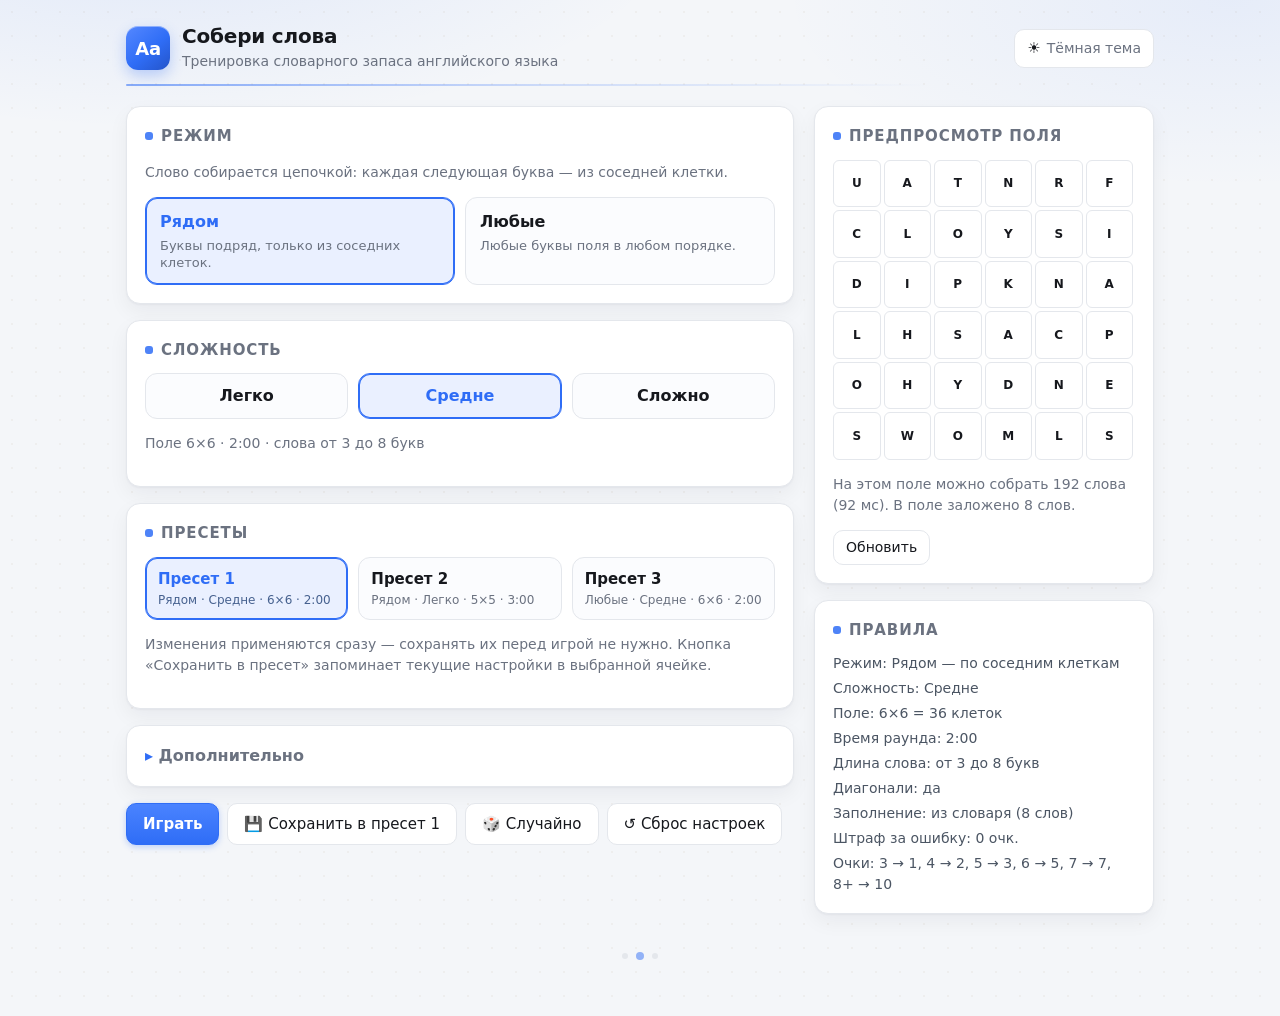
==== index.html @ b82a72d7 "Собери слова: тренировка словарного запаса английского Две страницы без сборки и зависимостей: настр" ====
<!DOCTYPE html>
<html lang="ru">
<head>
<meta charset="utf-8">
<meta name="viewport" content="width=device-width, initial-scale=1">
<title>Настройки — собери слова</title>
<link rel="stylesheet" href="css/style.css">
<script src="js/theme.js"></script>
</head>
<body>
<div class="page">

  <header class="topbar">
    <div class="brand">
      <span class="logo" aria-hidden="true">Aa</span>
      <div>
        <h1>Собери слова</h1>
        <p class="sub">Тренировка словарного запаса английского языка</p>
      </div>
    </div>
    <div class="buttons">
      <button type="button" id="btn-theme" class="theme-toggle" title="Включить тёмную тему" aria-label="Тёмная тема">
        <span class="theme-toggle-icon" id="theme-icon" aria-hidden="true">☀️</span>
        <span class="theme-toggle-text" id="theme-text">Тёмная тема</span>
      </button>
    </div>
  </header>

  <div class="columns">

    <form id="settings-form" class="settings" autocomplete="off">

      <section class="panel">
        <h2>Режим</h2>
        <p class="hint" id="mode-hint">Слово собирается цепочкой: каждая следующая буква — из соседней клетки.</p>
        <div class="options mode-options">
          <label class="option mode-option selected" id="mode-option-adjacent" data-mode="adjacent">
            <input type="radio" name="mode" id="mode-adjacent" value="adjacent" checked>
            <span class="option-title">Рядом</span>
            <span class="option-hint">Буквы подряд, только из соседних клеток.</span>
          </label>
          <label class="option mode-option" id="mode-option-any" data-mode="any">
            <input type="radio" name="mode" id="mode-any" value="any">
            <span class="option-title">Любые</span>
            <span class="option-hint">Любые буквы поля в любом порядке.</span>
          </label>
        </div>
      </section>

      <section class="panel">
        <h2>Сложность</h2>
        <div class="options level-options">
          <label class="option level-option" id="level-option-easy" data-level="easy">
            <input type="radio" name="difficulty" id="level-easy" value="easy">
            <span class="option-title">Легко</span>
          </label>
          <label class="option level-option selected" id="level-option-normal" data-level="normal">
            <input type="radio" name="difficulty" id="level-normal" value="normal" checked>
            <span class="option-title">Средне</span>
          </label>
          <label class="option level-option" id="level-option-hard" data-level="hard">
            <input type="radio" name="difficulty" id="level-hard" value="hard">
            <span class="option-title">Сложно</span>
          </label>
        </div>
        <p class="hint" id="level-summary">…</p>
      </section>

      <section class="panel">
        <h2>Пресеты</h2>
        <div class="options preset-options">
          <label class="option preset-option selected" id="preset-option-1" data-preset="0">
            <input type="radio" name="preset" id="preset-1" value="0" checked>
            <span class="option-title">Пресет 1</span>
            <span class="option-caption" id="preset-caption-1">…</span>
          </label>
          <label class="option preset-option" id="preset-option-2" data-preset="1">
            <input type="radio" name="preset" id="preset-2" value="1">
            <span class="option-title">Пресет 2</span>
            <span class="option-caption" id="preset-caption-2">…</span>
          </label>
          <label class="option preset-option" id="preset-option-3" data-preset="2">
            <input type="radio" name="preset" id="preset-3" value="2">
            <span class="option-title">Пресет 3</span>
            <span class="option-caption" id="preset-caption-3">…</span>
          </label>
        </div>
        <p class="hint">
          Изменения применяются сразу — сохранять их перед игрой не нужно.
          Кнопка «Сохранить в пресет» запоминает текущие настройки в выбранной ячейке.
        </p>
      </section>

      <details class="panel advanced" id="advanced">
        <summary>Дополнительно</summary>

        <div class="field">
          <label for="roundSeconds">Время раунда, секунд</label>
          <input type="number" id="roundSeconds" min="15" max="900" step="5">
          <span class="hint">От 15 до 900 секунд.</span>
        </div>

        <div class="field">
          <label for="rows">Размер поля</label>
          <div class="inline">
            <input type="number" id="rows" min="4" max="10" step="1" aria-label="Строк">
            <span class="times">×</span>
            <input type="number" id="cols" min="4" max="10" step="1" aria-label="Столбцов">
          </div>
          <span class="hint">От 4×4 до 10×10 клеток.</span>
        </div>

        <div class="field">
          <label for="minWordLength">Длина слова</label>
          <div class="inline">
            <input type="number" id="minWordLength" min="3" max="6" step="1" aria-label="Минимум букв">
            <span class="times">—</span>
            <input type="number" id="maxWordLength" min="4" max="12" step="1" aria-label="Максимум букв">
          </div>
          <span class="hint">Слова короче минимума не принимаются.</span>
        </div>

        <div class="field">
          <label for="fillMode">Как заполнять поле</label>
          <select id="fillMode">
            <option value="dictionary">Из слов словаря — на поле точно есть слова</option>
            <option value="random">Полностью случайные буквы</option>
          </select>
        </div>

        <div class="field">
          <label for="seedWords">Сколько слов заложить</label>
          <input type="number" id="seedWords" min="1" max="12" step="1">
        </div>

        <div class="field" id="diagonal-field">
          <label for="allowDiagonal">Соседство по диагонали</label>
          <input type="checkbox" id="allowDiagonal">
          <span class="hint">Только для режима «Рядом»: 8 направлений вместо 4.</span>
        </div>

        <div class="field">
          <label for="reuseLetters">Повтор буквы в слове</label>
          <input type="checkbox" id="reuseLetters">
          <span class="hint">Одну клетку можно использовать в слове несколько раз.</span>
        </div>

        <div class="field">
          <label for="penaltyForWrong">Штраф за неверное слово, очков</label>
          <input type="number" id="penaltyForWrong" min="0" max="5" step="1">
          <span class="hint">0 — ошибки не наказываются.</span>
        </div>

        <div class="field">
          <label>Очки за длину слова</label>
          <span class="hint">Чем длиннее слово, тем больше очков.</span>
        </div>
        <div class="field" id="points-fields"></div>

        <div class="field">
          <label for="showFoundWords">Показывать список слов</label>
          <input type="checkbox" id="showFoundWords">
        </div>
        <div class="field">
          <label for="showHint">Показывать, сколько слов на поле</label>
          <input type="checkbox" id="showHint">
        </div>
      </details>

      <div class="buttons" id="actions">
        <button type="button" id="btn-play" class="primary">Играть</button>
        <button type="button" id="btn-save">💾 Сохранить в пресет 1</button>
        <button type="button" id="btn-random">🎲 Случайно</button>
        <button type="button" id="btn-reset">↺ Сброс настроек</button>
      </div>
      <div class="status" id="status"></div>
    </form>

    <aside>
      <section class="panel">
        <h2>Предпросмотр поля</h2>
        <div class="board preview" id="preview-board"></div>
        <p class="hint" id="preview-info">…</p>
        <button type="button" id="btn-preview" class="small">Обновить</button>
      </section>

      <section class="panel">
        <h2>Правила</h2>
        <div id="rules-summary" class="rules"></div>
      </section>
    </aside>

  </div>

  <div class="page-foot" id="page-foot" aria-hidden="true"><span></span><span></span><span></span></div>
</div>

<script src="js/util.js"></script>
<script src="js/wordlist.js"></script>
<script src="js/settings.js"></script>
<script src="js/game-core.js"></script>
<script src="js/game-state.js"></script>
<script src="js/settings-page.js"></script>
</body>
</html>
---- css/style.css ----
/* Оформление: намеренно минималистичное — светлый фон, карточки, один акцентный цвет.
   Мелкие детали (сетка из точек на фоне, метки у заголовков, значки у сообщений,
   точки-разделители внизу) собраны в отдельном блоке в конце файла. */

:root {
  color-scheme: light;

  --bg: #f4f6f9;
  --card: #ffffff;
  --ink: #16181d;
  --muted: #6b7280;
  --line: #e4e7ec;
  --accent: #2f6df6;
  --accent-rgb: 47, 109, 246;
  --accent-soft: #eaf0ff;
  --accent-tint: #f2f6ff;
  --accent-ink: #46618f;
  --accent-hover: #2560e0;
  --accent-top: #5588ff;
  --accent-btn-top: #4a83ff;
  --accent-deep: #2454c9;
  --on-accent: #ffffff;
  --ok: #12855b;
  --bad: #c03434;
  --bad-soft: #fdecec;
  --ink-soft: #4b5563;
  --muted-2: #a2a9b6;

  /* Поверхности, линии и прочие мелочи, которые меняются вместе с темой. */
  --surface: #fbfcfe;
  --surface-2: #f6f8fb;
  --surface-3: #f7f8fa;
  --line-soft: #c9d3e4;
  --line-strong: #cfd7e3;
  --line-accent: #b9cdf7;
  --line-hover: #d7dfec;
  --grid-dot: #eeeeee;
  --scroll-thumb: #d7dfec;
  --overlay: rgba(16, 24, 40, 0.55);

  --radius: 14px;
  --shadow: 0 1px 2px rgba(16, 24, 40, 0.04), 0 8px 20px rgba(16, 24, 40, 0.05);
  --shadow-hover: 0 2px 4px rgba(16, 24, 40, 0.05), 0 12px 26px rgba(16, 24, 40, 0.07);
  --shadow-dialog: 0 24px 60px rgba(16, 24, 40, 0.25);
  --shadow-logo: inset 0 1px 0 rgba(255, 255, 255, 0.4), 0 6px 14px rgba(47, 109, 246, 0.28);
}

/* Тёмная тема: те же роли цветов, только значения темнее.
   Атрибут ставит theme.js на <html> — до первого кадра, без вспышки светлой темы. */
:root[data-theme="dark"] {
  color-scheme: dark;

  --bg: #0f1216;
  --card: #171c23;
  --ink: #e8ebf1;
  --muted: #98a1b0;
  --line: #272e39;
  --accent: #7aa2ff;
  --accent-rgb: 122, 162, 255;
  --accent-soft: #1b2536;
  --accent-tint: #172033;
  --accent-ink: #a9c2f7;
  --accent-hover: #6f9bff;
  --accent-top: #9dbaff;
  --accent-btn-top: #8fb1ff;
  --accent-deep: #4f7ce0;
  --on-accent: #0f1216;
  --ok: #45c295;
  --bad: #ff8080;
  --bad-soft: #3a2224;
  --ink-soft: #c3cad6;
  --muted-2: #6c7484;

  --surface: #1b212a;
  --surface-2: #1f2630;
  --surface-3: #1a1f27;
  --line-soft: #38404e;
  --line-strong: #38404e;
  --line-accent: #3f5a91;
  --line-hover: #333c49;
  --grid-dot: #232a34;
  --scroll-thumb: #333c49;
  --overlay: rgba(4, 6, 10, 0.66);

  --shadow: 0 1px 2px rgba(0, 0, 0, 0.4), 0 8px 20px rgba(0, 0, 0, 0.35);
  --shadow-hover: 0 2px 4px rgba(0, 0, 0, 0.4), 0 12px 26px rgba(0, 0, 0, 0.45);
  --shadow-dialog: 0 24px 60px rgba(0, 0, 0, 0.6);
  --shadow-logo: inset 0 1px 0 rgba(255, 255, 255, 0.25), 0 6px 14px rgba(0, 0, 0, 0.45);
}

* { box-sizing: border-box; }

/* Телефон в альбомной ориентации: не раздувать шрифт сверх заданного. */
html { -webkit-text-size-adjust: 100%; }

body {
  margin: 0;
  padding: 0;
  background: var(--bg);
  color: var(--ink);
  font-family: system-ui, "Segoe UI", Roboto, Arial, sans-serif;
  font-size: 16px;
  line-height: 1.5;
  -webkit-font-smoothing: antialiased;
}

.page { max-width: 1060px; margin: 0 auto; padding: 24px 16px 56px; }

h1 { font-size: 20px; line-height: 1.25; margin: 0; letter-spacing: -0.01em; }
h2 { font-size: 15px; text-transform: uppercase; letter-spacing: 0.06em; color: var(--muted); margin: 0 0 12px; }
h3 { font-size: 15px; margin: 20px 0 8px; }

a { color: var(--accent); text-decoration: none; }
a:hover { text-decoration: underline; }

/* ---------- Шапка ---------- */

.topbar {
  display: flex;
  flex-wrap: wrap;
  gap: 16px;
  align-items: center;
  justify-content: space-between;
  margin-bottom: 24px;
}

.brand { display: flex; gap: 12px; align-items: center; }

.logo {
  width: 44px;
  height: 44px;
  flex: 0 0 44px;
  display: grid;
  place-items: center;
  border-radius: 12px;
  background: var(--accent);
  color: var(--on-accent);
  font-weight: 700;
  font-size: 18px;
  letter-spacing: -0.02em;
}

.sub { margin: 2px 0 0; color: var(--muted); font-size: 14px; }

/* ---------- Сетка и карточки ---------- */

.columns {
  display: grid;
  grid-template-columns: minmax(0, 1fr) minmax(260px, 340px);
  gap: 20px;
  align-items: start;
}

@media (max-width: 900px) {
  .columns { grid-template-columns: 1fr; }
}

.panel {
  background: var(--card);
  border: 1px solid var(--line);
  border-radius: var(--radius);
  box-shadow: var(--shadow);
  padding: 18px;
  margin-bottom: 16px;
}

/* ---------- Варианты (режим, сложность) ---------- */

.options {
  display: grid;
  gap: 10px;
  grid-template-columns: repeat(auto-fit, minmax(150px, 1fr));
}

.option {
  position: relative;
  display: flex;
  flex-direction: column;
  gap: 3px;
  padding: 12px 14px;
  border: 1px solid var(--line);
  border-radius: 12px;
  background: var(--surface);
  cursor: pointer;
  transition: border-color 0.15s, background 0.15s, box-shadow 0.15s;
}

.option:hover { border-color: var(--line-soft); }

.option input {
  position: absolute;
  opacity: 0;
  width: 0;
  height: 0;
  pointer-events: none;
}

.option-title { font-weight: 600; font-size: 16px; }
.option-hint { color: var(--muted); font-size: 13px; line-height: 1.35; }

.option.selected {
  border-color: var(--accent);
  background: var(--accent-soft);
  box-shadow: inset 0 0 0 1px var(--accent);
}

.option.selected .option-title { color: var(--accent); }

.option:focus-within { border-color: var(--accent); box-shadow: 0 0 0 3px var(--accent-soft); }

.level-options { grid-template-columns: repeat(3, minmax(0, 1fr)); }
.level-options .option { align-items: center; text-align: center; padding: 10px 8px; }

.preset-options { grid-template-columns: repeat(3, minmax(0, 1fr)); }
.preset-option { padding: 10px 12px; }
.preset-option .option-title { font-size: 15px; }

.option-caption {
  color: var(--muted);
  font-size: 12px;
  line-height: 1.3;
}

.preset-option.selected .option-caption { color: var(--accent-ink); }

.preset-option.edited .option-title::after {
  content: " •";
  color: var(--bad);
  font-weight: 700;
}

@media (max-width: 620px) {
  .preset-options, .level-options { grid-template-columns: 1fr; }
}

/* ---------- Поля формы ---------- */

.advanced { margin-top: 8px; }
.advanced > summary {
  cursor: pointer;
  font-weight: 600;
  color: var(--muted);
  list-style: none;
}
.advanced > summary::-webkit-details-marker { display: none; }
.advanced > summary::before { content: "▸ "; color: var(--accent); }
.advanced[open] > summary::before { content: "▾ "; }
.advanced[open] > summary { margin-bottom: 14px; }

.field {
  display: flex;
  flex-wrap: wrap;
  gap: 8px;
  align-items: center;
  margin-bottom: 12px;
}

.field > label { flex: 0 0 230px; font-size: 14px; }
.field > .hint { flex: 0 0 100%; margin: 0; }

.inline { display: flex; align-items: center; gap: 6px; }
.times { color: var(--muted); }

input[type="number"], select {
  font: inherit;
  font-size: 15px;
  padding: 6px 8px;
  border: 1px solid var(--line);
  border-radius: 9px;
  background: var(--card);
  color: var(--ink);
  min-width: 74px;
}

/* max-width не даёт списку опций растянуть карточку шире экрана */
select { min-width: 240px; max-width: 100%; }

input[type="number"]:focus, select:focus {
  outline: none;
  border-color: var(--accent);
  box-shadow: 0 0 0 3px var(--accent-soft);
}

input[type="checkbox"] {
  width: 18px;
  height: 18px;
  accent-color: var(--accent);
  margin: 0;
}

#points-fields { gap: 6px; }
#points-fields > label { flex: 0 0 auto; color: var(--muted); font-size: 13px; }

/* ---------- Кнопки ---------- */

button, .btn {
  display: inline-flex;
  align-items: center;
  justify-content: center;
  gap: 6px;
  font: inherit;
  font-size: 15px;
  padding: 9px 16px;
  border: 1px solid var(--line);
  border-radius: 10px;
  background: var(--card);
  color: var(--ink);
  cursor: pointer;
  text-decoration: none;
  touch-action: manipulation;
  transition: background 0.15s, border-color 0.15s, color 0.15s;
}

button:focus-visible, .btn:focus-visible, a:focus-visible {
  outline: 2px solid var(--accent);
  outline-offset: 2px;
}

button:hover, .btn:hover { background: var(--surface-2); border-color: var(--line-strong); text-decoration: none; }
button:active, .btn:active { transform: translateY(1px); }

button.primary, .btn.primary {
  background: var(--accent);
  border-color: var(--accent);
  color: var(--on-accent);
  font-weight: 600;
}
button.primary:hover, .btn.primary:hover { background: var(--accent-hover); border-color: var(--accent-hover); }

button.small { padding: 6px 12px; font-size: 14px; }

button:disabled { color: var(--muted-2); background: var(--surface-3); cursor: default; }

/* Переключатель темы: маленькая кнопка в шапке обеих страниц */
.theme-toggle { padding: 8px 12px; }

.theme-toggle-icon {
  font-size: 15px;
  line-height: 1;
}

.theme-toggle-text { color: var(--muted); font-size: 14px; }
.theme-toggle:hover .theme-toggle-text { color: var(--ink); }
.theme-toggle[aria-pressed="true"] { background: var(--surface-2); border-color: var(--line-strong); }
.theme-toggle-icon.pop { animation: pop 0.25s ease-out; }

/* На узком экране от кнопки остаётся только значок */
@media (max-width: 560px) {
  .theme-toggle-text { display: none; }
}

.buttons { display: flex; flex-wrap: wrap; gap: 8px; align-items: center; }

.status { min-height: 22px; color: var(--ok); font-size: 14px; margin-top: 10px; }
.status.error { color: var(--bad); }

/* ---------- Поле с буквами ---------- */

.board {
  display: grid;
  gap: 6px;
  grid-template-columns: repeat(var(--cols, 6), minmax(0, 1fr));
  max-width: 440px;
  margin-bottom: 10px;
  user-select: none;
}

.cell {
  position: relative;
  display: flex;
  align-items: center;
  justify-content: center;
  aspect-ratio: 1 / 1;
  border: 1px solid var(--line);
  border-radius: 12px;
  background: var(--card);
  box-shadow: var(--shadow);
  font-size: clamp(13px, 3.2vw, 22px);
  font-weight: 600;
  text-transform: uppercase;
  cursor: pointer;
  touch-action: manipulation;
  transition: background 0.12s, border-color 0.12s, opacity 0.12s, transform 0.08s;
  overflow: hidden;
}

.cell:hover { background: var(--surface-2); border-color: var(--line-strong); }
.cell:active { transform: scale(0.97); }

/* Подсказка: сюда можно поставить следующую букву */
.cell.allowed {
  background: var(--accent-tint);
  border-color: var(--line-accent);
}

.cell.allowed:hover {
  background: var(--accent-soft);
  border-color: var(--accent);
}

/* Всё остальное на время выбора приглушено */
.cell.blocked {
  opacity: 0.45;
  cursor: default;
}

.cell.blocked:hover { background: var(--card); border-color: var(--line); }

.cell.selected { background: var(--accent-soft); border-color: var(--accent); color: var(--accent); }
.cell.last { background: var(--accent); border-color: var(--accent); color: var(--on-accent); }

/* Порядковый номер буквы в слове */
.cell.selected::after {
  content: attr(data-order);
  position: absolute;
  top: 3px;
  left: 5px;
  font-size: 10px;
  font-weight: 600;
  line-height: 1;
  opacity: 0.65;
}

/* Ошибка: клетка краснеет и дрожит */
.cell.invalid {
  opacity: 1;
  border-color: var(--bad);
  background: var(--bad-soft);
  color: var(--bad);
  animation: shake 0.4s ease-in-out;
}

.cell.pop { animation: pop 0.2s ease-out; }

@keyframes pop {
  0% { transform: scale(0.9); }
  60% { transform: scale(1.05); }
  100% { transform: scale(1); }
}

@keyframes shake {
  0%, 100% { transform: translateX(0); }
  20% { transform: translateX(-5px); }
  40% { transform: translateX(5px); }
  60% { transform: translateX(-3px); }
  80% { transform: translateX(3px); }
}

.board.preview { max-width: 300px; gap: 3px; margin-bottom: 12px; }
.board.preview .cell { font-size: 12px; border-radius: 6px; box-shadow: none; cursor: default; }
.board.preview .cell:hover { background: var(--card); border-color: var(--line); }

/* ---------- Показания раунда ---------- */

.scorebar { display: flex; flex-wrap: wrap; gap: 10px; margin-bottom: 16px; }

.chip {
  display: inline-flex;
  align-items: baseline;
  gap: 8px;
  padding: 6px 14px;
  border: 1px solid var(--line);
  border-radius: 999px;
  background: var(--card);
  box-shadow: var(--shadow);
}

.chip-label { color: var(--muted); font-size: 12px; text-transform: uppercase; letter-spacing: 0.06em; }
.chip .value { font-weight: 700; font-size: 18px; font-variant-numeric: tabular-nums; }
.chip .timer.low { color: var(--bad); animation: soft-pulse 1.2s ease-in-out infinite; }
.flash { color: var(--ok); font-weight: 700; }
.flash.show { animation: rise 0.3s ease-out; }

@keyframes soft-pulse {
  0%, 100% { opacity: 1; }
  50% { opacity: 0.4; }
}

@keyframes rise {
  from { opacity: 0; transform: translateY(5px); }
  to { opacity: 1; transform: translateY(0); }
}

/* ---------- Слово и сообщения ---------- */

.wordline {
  display: flex;
  flex-wrap: wrap;
  gap: 12px;
  align-items: center;
  margin-top: 4px;
}

.current-word {
  display: inline-block;
  min-width: 200px;
  max-width: 100%;
  min-height: 40px;
  padding: 4px 10px;
  border: 1px dashed var(--line-soft);
  border-radius: 10px;
  background: var(--card);
  font-size: 22px;
  font-weight: 700;
  letter-spacing: 2px;
  text-transform: uppercase;
  overflow-wrap: break-word;
}

.current-word.invalid {
  border-style: solid;
  border-color: var(--bad);
  color: var(--bad);
  background: var(--bad-soft);
  animation: shake 0.4s ease-in-out;
}

.message { min-height: 22px; margin: 8px 0; color: var(--bad); font-size: 14px; }
.message.ok { color: var(--ok); }

.hint { color: var(--muted); font-size: 14px; }

/* ---------- Списки и правила ---------- */

.count {
  display: inline-grid;
  place-items: center;
  min-width: 22px;
  height: 22px;
  padding: 0 6px;
  border-radius: 999px;
  background: var(--accent-soft);
  color: var(--accent);
  font-size: 12px;
  font-weight: 700;
}

.found-list {
  list-style: none;
  margin: 0;
  padding: 0;
  max-height: 380px;
  overflow-y: auto;
  border: 1px solid var(--line);
  border-radius: 10px;
}

.found-list li {
  display: flex;
  justify-content: space-between;
  gap: 12px;
  padding: 6px 12px;
  border-bottom: 1px solid var(--line);
  text-transform: uppercase;
  font-size: 14px;
}

.found-list li:last-child { border-bottom: none; }
.found-list li:nth-child(odd) { background: var(--surface); }
.found-list li > span:last-child { color: var(--muted); text-transform: none; }

.found-list li.fresh { animation: fresh-row 1s ease-out; }

@keyframes fresh-row {
  from { background: var(--accent-soft); }
  to { background: transparent; }
}

.rules { display: grid; gap: 4px; font-size: 14px; color: var(--ink-soft); }
.rules div { display: flex; justify-content: space-between; gap: 12px; }

/* ---------- Итоги раунда ---------- */

.overlay {
  position: fixed;
  inset: 0;
  display: flex;
  align-items: center;
  justify-content: center;
  padding: 16px;
  background: var(--overlay);
  backdrop-filter: blur(2px);
  z-index: 10;
  animation: overlay-in 0.18s ease-out;
}

.overlay[hidden] { display: none; }

.overlay .dialog {
  width: 100%;
  max-width: 620px;
  max-height: 90vh;
  overflow-y: auto;
  padding: 24px;
  background: var(--card);
  border-radius: 18px;
  box-shadow: var(--shadow-dialog);
  animation: dialog-in 0.22s ease-out;
}

@keyframes overlay-in {
  from { opacity: 0; }
  to { opacity: 1; }
}

@keyframes dialog-in {
  from { opacity: 0; transform: translateY(10px) scale(0.98); }
  to { opacity: 1; transform: none; }
}

.overlay .dialog h2 {
  margin: 0 0 12px;
  font-size: 22px;
  text-transform: none;
  letter-spacing: -0.01em;
  color: var(--ink);
}

#over-summary { display: grid; gap: 4px; color: var(--ink-soft); }

.results-table { width: 100%; border-collapse: collapse; margin-top: 8px; font-size: 14px; }
.results-table th, .results-table td { padding: 6px 8px; border-bottom: 1px solid var(--line); text-align: left; overflow-wrap: break-word; }
.results-table th { color: var(--muted); font-weight: 600; font-size: 12px; text-transform: uppercase; letter-spacing: 0.06em; }
.results-table td.num, .results-table th.num { text-align: right; }

/* ---------- Мелкие элементы оформления ---------- */

/* Фон страницы: очень бледная сетка из точек и мягкое свечение сверху.
   Карточки непрозрачные, поэтому на чтение текста это не влияет. */
body {
  background-color: var(--bg);
  background-image:
    radial-gradient(760px 300px at 12% -8%, rgba(var(--accent-rgb), 0.10), rgba(var(--accent-rgb), 0) 70%),
    radial-gradient(620px 260px at 96% 0%, rgba(var(--accent-rgb), 0.07), rgba(var(--accent-rgb), 0) 72%),
    radial-gradient(var(--grid-dot) 1px, rgba(0, 0, 0, 0) 1px);
  background-repeat: no-repeat, no-repeat, repeat;
  background-size: auto, auto, 24px 24px;
}

::selection { background: var(--accent-soft); color: var(--ink); }

/* Шапка: тонкая градиентная линия под брендом и кнопками */
.topbar {
  position: relative;
  padding-bottom: 14px;
  margin-bottom: 20px;
}

.topbar::after {
  content: "";
  position: absolute;
  left: 0;
  right: 0;
  bottom: 0;
  height: 2px;
  border-radius: 2px;
  background: linear-gradient(90deg, var(--accent) 0%, rgba(var(--accent-rgb), 0.35) 42%, rgba(var(--accent-rgb), 0) 78%);
  opacity: 0.55;
  pointer-events: none;
}

/* Логотип: градиент, внутренний блик и мягкая тень */
.logo {
  background: linear-gradient(140deg, var(--accent-top) 0%, var(--accent) 55%, var(--accent-deep) 100%);
  box-shadow: var(--shadow-logo);
}

/* Карточки: аккуратный отклик на наведение */
.panel { transition: border-color 0.18s, box-shadow 0.18s; }

.panel:hover {
  border-color: var(--line-hover);
  box-shadow: var(--shadow-hover);
}

/* Заголовки разделов: маленькая акцентная метка перед текстом */
.panel h2 { display: flex; align-items: center; gap: 8px; }

.panel h2::before {
  content: "";
  flex: 0 0 8px;
  width: 8px;
  height: 8px;
  border-radius: 3px;
  background: var(--accent);
  opacity: 0.85;
}

/* Показатели раунда: точка-маркер у подписи */
.chip-label { display: inline-flex; align-items: center; gap: 6px; }

.chip-label::before {
  content: "";
  width: 6px;
  height: 6px;
  border-radius: 50%;
  background: var(--accent);
  opacity: 0.7;
}

/* Главные кнопки: лёгкий градиент и тень */
button.primary, .btn.primary {
  background: linear-gradient(180deg, var(--accent-btn-top) 0%, var(--accent) 100%);
  border-color: var(--accent);
  box-shadow: 0 2px 6px rgba(var(--accent-rgb), 0.28);
}

button.primary:hover, .btn.primary:hover {
  background: linear-gradient(180deg, var(--accent) 0%, var(--accent-deep) 100%);
  border-color: var(--accent-deep);
}

/* Сообщения: маленькая метка перед текстом — успех, ошибка, пометка */
.message:not(:empty)::before,
.status:not(:empty)::before {
  content: "•";
  margin-right: 6px;
  color: var(--muted);
}

.message.ok:not(:empty)::before {
  content: "✓";
  color: var(--ok);
  font-weight: 700;
}

.message:not(.ok):not(:empty)::before,
.status.error:not(:empty)::before {
  content: "!";
  color: var(--bad);
  font-weight: 700;
}

/* Итоги раунда: акцентная полоска сверху диалога */
.overlay .dialog { position: relative; }

.overlay .dialog::before {
  content: "";
  position: absolute;
  top: 0;
  left: 0;
  right: 0;
  height: 3px;
  border-radius: 3px 3px 0 0;
  background: linear-gradient(90deg, var(--accent) 0%, rgba(var(--accent-rgb), 0.12) 100%);
}

/* Список найденных слов: тонкая полоса прокрутки */
.found-list { scrollbar-width: thin; scrollbar-color: var(--scroll-thumb) transparent; }
.found-list::-webkit-scrollbar { width: 8px; }
.found-list::-webkit-scrollbar-thumb { background: var(--scroll-thumb); border-radius: 999px; }

/* Подвал страницы: три точки-разделителя, одинаковые на обеих страницах */
.page-foot {
  display: flex;
  align-items: center;
  justify-content: center;
  gap: 8px;
  margin-top: 22px;
}

.page-foot span {
  width: 6px;
  height: 6px;
  border-radius: 50%;
  background: var(--line);
}

.page-foot span:nth-child(2) {
  width: 8px;
  height: 8px;
  background: var(--accent);
  opacity: 0.5;
}

/* Уважаем настройку «меньше движения» */
@media (prefers-reduced-motion: reduce) {
  *, *::before, *::after {
    animation-duration: 0.001ms !important;
    animation-iteration-count: 1 !important;
    transition-duration: 0.001ms !important;
  }
}

/* ---------- Телефоны ----------
   Всё ниже действует только на узком экране: на широком те же элементы остаются
   прежними. Шкала ширины в проекте одна — 900 → 620 → 560, она и продолжена. */

@media (max-width: 620px) {
  /* Меньше полей по краям — больше места полю с буквами и подписям. */
  .page { padding: 16px 12px 40px; }
  .panel { padding: 14px; }

  /* Строка формы: подпись на всю ширину, поле ввода — под ней. */
  .field > label { flex: 1 1 100%; }
  /* Строка с флажком — исключение: подпись и флажок остаются рядом. */
  .field:has(input[type="checkbox"]) > label { flex: 1 1 auto; }
  /* Очки за длину слова — компактные пары «подпись + число». */
  #points-fields > label { flex: 0 0 auto; }

  /* Список опций больше не задаёт минимальную ширину карточки. */
  select { width: 100%; min-width: 0; }
  input[type="number"] { max-width: 100%; }

  /* 16px: иначе iOS Safari сам увеличивает страницу при фокусе в поле. */
  input[type="number"], select { font-size: 16px; }

  /* Кнопки и флажки — под палец, а не под курсор. */
  button, .btn { min-height: 44px; min-width: 44px; }
  button.small { min-height: 38px; }
  input[type="checkbox"] { width: 22px; height: 22px; }
  .advanced > summary { padding: 10px 0; }

  /* Поле с буквами: зазор меньше, клетки и буквы крупнее. */
  .board { gap: 4px; }
  .cell { font-size: clamp(15px, 5.4vw, 22px); }

  /* Показатели раунда компактнее: на 320px укладываются в две строки. */
  .scorebar { gap: 8px; }
  .chip { padding: 6px 12px; }

  /* Кнопки шапки, если они уехали на свою строку, держатся правого края. */
  .topbar > .buttons { margin-left: auto; }

  /* Итоги раунда: отступы по краям экрана и высота с учётом панели браузера. */
  .overlay .dialog {
    padding: 18px 16px;
    border-radius: 14px;
    max-height: 90dvh;
  }
  .results-table th, .results-table td { padding: 6px 4px; }
}
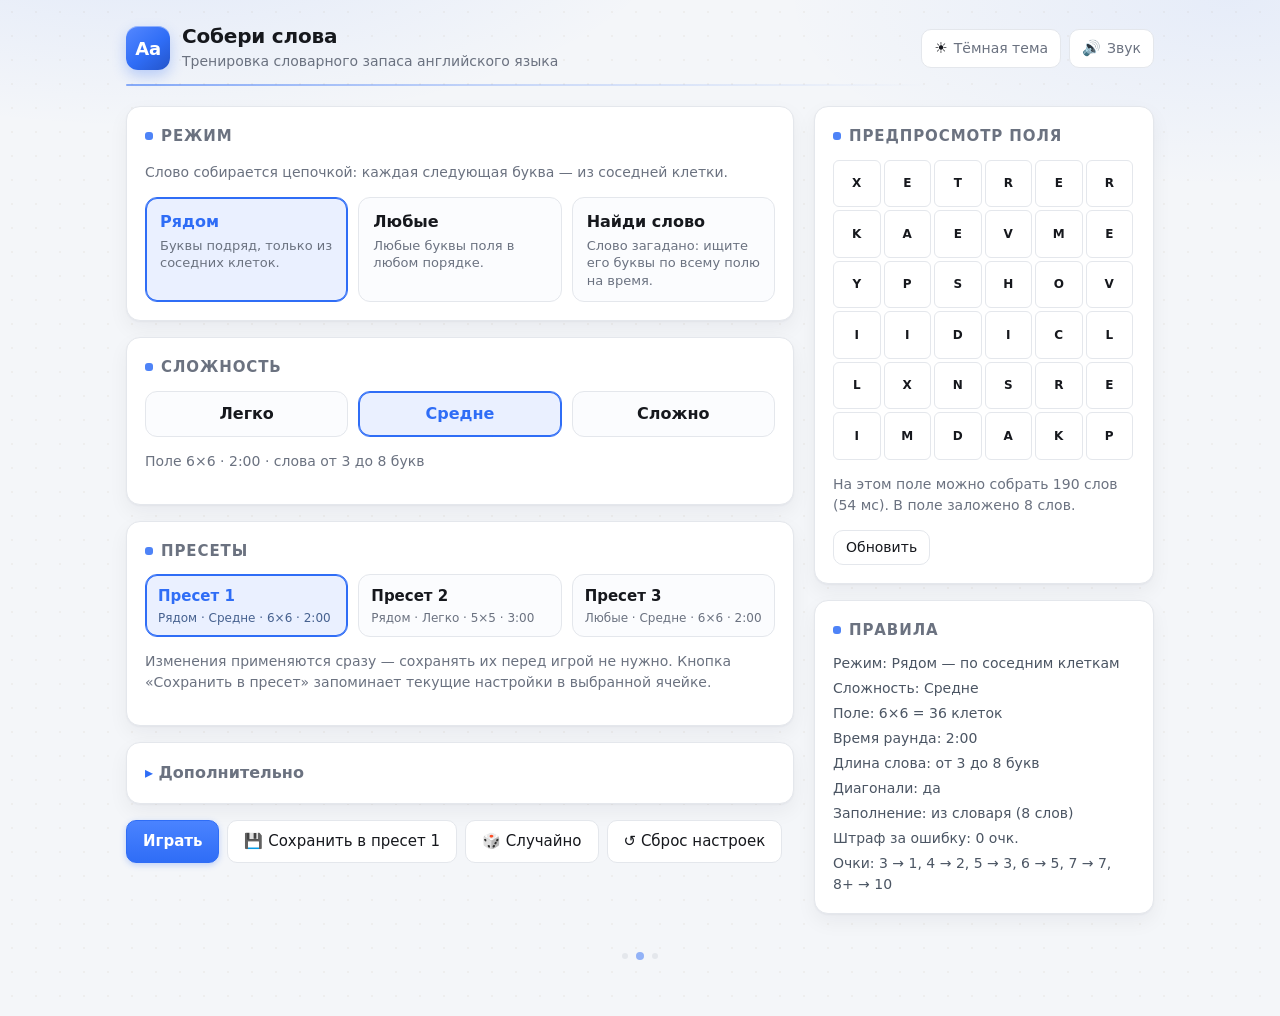
==== commit b10f887a: "Режим «Найди слово», звук и анимации Третий режим: слово загадано, его буквы ищут по всему полю без " ====
--- a/index.html
+++ b/index.html
@@ -6,6 +6,7 @@
 <title>Настройки — собери слова</title>
 <link rel="stylesheet" href="css/style.css">
 <script src="js/theme.js"></script>
+<script src="js/sound.js"></script>
 </head>
 <body>
 <div class="page">
@@ -23,6 +24,10 @@
         <span class="theme-toggle-icon" id="theme-icon" aria-hidden="true">☀️</span>
         <span class="theme-toggle-text" id="theme-text">Тёмная тема</span>
       </button>
+      <button type="button" id="btn-sound" class="sound-toggle" data-sound-toggle title="Выключить звук" aria-label="Звук включён" aria-pressed="true">
+        <span class="sound-toggle-icon" id="sound-icon" aria-hidden="true">🔊</span>
+        <span class="sound-toggle-text" id="sound-text">Звук</span>
+      </button>
     </div>
   </header>
 
@@ -44,6 +49,11 @@
             <span class="option-title">Любые</span>
             <span class="option-hint">Любые буквы поля в любом порядке.</span>
           </label>
+          <label class="option mode-option" id="mode-option-find" data-mode="find">
+            <input type="radio" name="mode" id="mode-find" value="find">
+            <span class="option-title">Найди слово</span>
+            <span class="option-hint">Слово загадано: ищите его буквы по всему полю на время.</span>
+          </label>
         </div>
       </section>
 
@@ -94,10 +104,22 @@
       <details class="panel advanced" id="advanced">
         <summary>Дополнительно</summary>
 
-        <div class="field">
+        <div class="field" id="round-field">
           <label for="roundSeconds">Время раунда, секунд</label>
           <input type="number" id="roundSeconds" min="15" max="900" step="5">
           <span class="hint">От 15 до 900 секунд.</span>
+        </div>
+
+        <div class="field" id="find-seconds-field">
+          <label for="findSeconds">Время на слово, секунд</label>
+          <input type="number" id="findSeconds" min="10" max="120" step="5">
+          <span class="hint">Сколько времени даётся в начале раунда «Найди слово».</span>
+        </div>
+
+        <div class="field" id="find-bonus-field">
+          <label for="findBonus">Добавка за найденное слово, секунд</label>
+          <input type="number" id="findBonus" min="0" max="60" step="1">
+          <span class="hint">Столько секунд добавляется к таймеру за каждое найденное слово.</span>
         </div>
 
         <div class="field">
--- a/css/style.css
+++ b/css/style.css
@@ -331,22 +331,24 @@
 
 button:disabled { color: var(--muted-2); background: var(--surface-3); cursor: default; }
 
-/* Переключатель темы: маленькая кнопка в шапке обеих страниц */
-.theme-toggle { padding: 8px 12px; }
-
-.theme-toggle-icon {
+/* Переключатели темы и звука: маленькие кнопки в шапке обеих страниц */
+.theme-toggle, .sound-toggle { padding: 8px 12px; }
+
+.theme-toggle-icon, .sound-toggle-icon {
   font-size: 15px;
   line-height: 1;
 }
 
-.theme-toggle-text { color: var(--muted); font-size: 14px; }
-.theme-toggle:hover .theme-toggle-text { color: var(--ink); }
+.theme-toggle-text, .sound-toggle-text { color: var(--muted); font-size: 14px; }
+.theme-toggle:hover .theme-toggle-text,
+.sound-toggle:hover .sound-toggle-text { color: var(--ink); }
 .theme-toggle[aria-pressed="true"] { background: var(--surface-2); border-color: var(--line-strong); }
-.theme-toggle-icon.pop { animation: pop 0.25s ease-out; }
-
-/* На узком экране от кнопки остаётся только значок */
+.sound-toggle[aria-pressed="false"] .sound-toggle-icon { opacity: 0.45; }
+.theme-toggle-icon.pop, .sound-toggle-icon.pop { animation: pop 0.25s ease-out; }
+
+/* На узком экране от кнопок остаются только значки */
 @media (max-width: 560px) {
-  .theme-toggle-text { display: none; }
+  .theme-toggle-text, .sound-toggle-text { display: none; }
 }
 
 .buttons { display: flex; flex-wrap: wrap; gap: 8px; align-items: center; }
@@ -409,6 +411,23 @@
 .cell.selected { background: var(--accent-soft); border-color: var(--accent); color: var(--accent); }
 .cell.last { background: var(--accent); border-color: var(--accent); color: var(--on-accent); }
 
+/* Режим «Рядом»: уже выбранные буквы выделяются заметно сильнее — плотная
+   заливка акцентом, второй контур и мягкое свечение.
+   Буква при этом остаётся обычного цвета: синяя на плотной синей заливке
+   читалась бы хуже (контраст падал бы с 3.97:1 до 3.9:1 в светлой теме),
+   а на заливке он, наоборот, растёт.
+   Порядок чтения прежний: текущая буква (.last) — сплошная заливка с
+   контрастной буквой, а красная подсветка ошибки (.invalid) по-прежнему
+   важнее выделения.
+   Селектор опирается на .allowed и .blocked: их ставит только режим «Рядом»,
+   поэтому в режиме «Любые» вид клеток не меняется. */
+.board:has(.cell.blocked, .cell.allowed) .cell.selected:not(.last):not(.invalid) {
+  background: rgba(var(--accent-rgb), 0.3);
+  border-color: var(--accent);
+  box-shadow: inset 0 0 0 1px var(--accent), 0 4px 10px rgba(var(--accent-rgb), 0.22);
+  color: var(--ink);
+}
+
 /* Порядковый номер буквы в слове */
 .cell.selected::after {
   content: attr(data-order);
@@ -449,6 +468,119 @@
 .board.preview { max-width: 300px; gap: 3px; margin-bottom: 12px; }
 .board.preview .cell { font-size: 12px; border-radius: 6px; box-shadow: none; cursor: default; }
 .board.preview .cell:hover { background: var(--card); border-color: var(--line); }
+
+/* ---------- Загаданное слово (режим «Найди слово») ---------- */
+
+.target {
+  position: relative;
+  margin: 0 0 14px;
+  padding: 12px 16px 14px;
+  border: 1px solid var(--line);
+  border-radius: var(--radius);
+  background: var(--card);
+  box-shadow: var(--shadow);
+  overflow: hidden;
+}
+
+.target[hidden] { display: none; }
+
+.target::after {
+  content: "";
+  position: absolute;
+  left: 0;
+  right: 0;
+  bottom: 0;
+  height: 2px;
+  background: linear-gradient(90deg, var(--accent) 0%, rgba(var(--accent-rgb), 0) 85%);
+  opacity: 0.7;
+}
+
+.target-head {
+  display: flex;
+  align-items: baseline;
+  justify-content: space-between;
+  gap: 10px;
+}
+
+.target-label {
+  font-size: 12px;
+  text-transform: uppercase;
+  letter-spacing: 0.06em;
+  color: var(--muted);
+}
+
+.target-bonus {
+  font-size: 13px;
+  font-weight: 700;
+  color: var(--ok);
+  font-variant-numeric: tabular-nums;
+}
+
+.target-word {
+  margin: 4px 0 0;
+  font-size: clamp(22px, 7vw, 34px);
+  font-weight: 800;
+  line-height: 1.15;
+  letter-spacing: 0.1em;
+  text-transform: uppercase;
+  color: var(--accent);
+  overflow-wrap: break-word;
+}
+
+.target-hint { margin: 6px 0 0; color: var(--muted); font-size: 13px; }
+
+/* Эпичное появление: слово влетает, панель подсвечивается полосой */
+.target-word.appear { animation: target-in 0.62s cubic-bezier(0.2, 0.9, 0.2, 1) both; }
+.target-bonus.appear { animation: bonus-in 0.7s ease-out both; }
+
+.target.appear::before {
+  content: "";
+  position: absolute;
+  inset: 0;
+  background: linear-gradient(100deg,
+    rgba(var(--accent-rgb), 0) 25%,
+    rgba(var(--accent-rgb), 0.16) 50%,
+    rgba(var(--accent-rgb), 0) 75%);
+  transform: translateX(-100%);
+  animation: target-sweep 0.9s ease-out both;
+  pointer-events: none;
+}
+
+@keyframes target-in {
+  0% { opacity: 0; transform: scale(0.72) translateY(-6px); letter-spacing: 0.4em; }
+  55% { opacity: 1; transform: scale(1.07); letter-spacing: 0.1em; }
+  100% { opacity: 1; transform: scale(1); letter-spacing: 0.1em; }
+}
+
+@keyframes bonus-in {
+  0% { opacity: 0; transform: translateY(6px) scale(0.8); }
+  35% { opacity: 1; transform: translateY(0) scale(1.18); }
+  100% { opacity: 1; transform: none; }
+}
+
+@keyframes target-sweep {
+  from { transform: translateX(-100%); opacity: 1; }
+  to { transform: translateX(100%); opacity: 0; }
+}
+
+/* Поле обновляется «волной»: буквы влетают по очереди, по полю идёт кольцо */
+.cell.spawn {
+  animation: cell-spawn 0.5s cubic-bezier(0.2, 0.9, 0.25, 1.15) both;
+  animation-delay: calc(var(--i, 0) * 16ms);
+}
+
+.board.wave { animation: board-wave 0.75s ease-out both; }
+
+@keyframes cell-spawn {
+  0% { opacity: 0; transform: rotateX(80deg) scale(0.75); }
+  60% { opacity: 1; }
+  100% { opacity: 1; transform: none; }
+}
+
+@keyframes board-wave {
+  0% { box-shadow: 0 0 0 0 rgba(var(--accent-rgb), 0.3); }
+  100% { box-shadow: 0 0 0 20px rgba(var(--accent-rgb), 0); }
+}
 
 /* ---------- Показания раунда ---------- */
 
